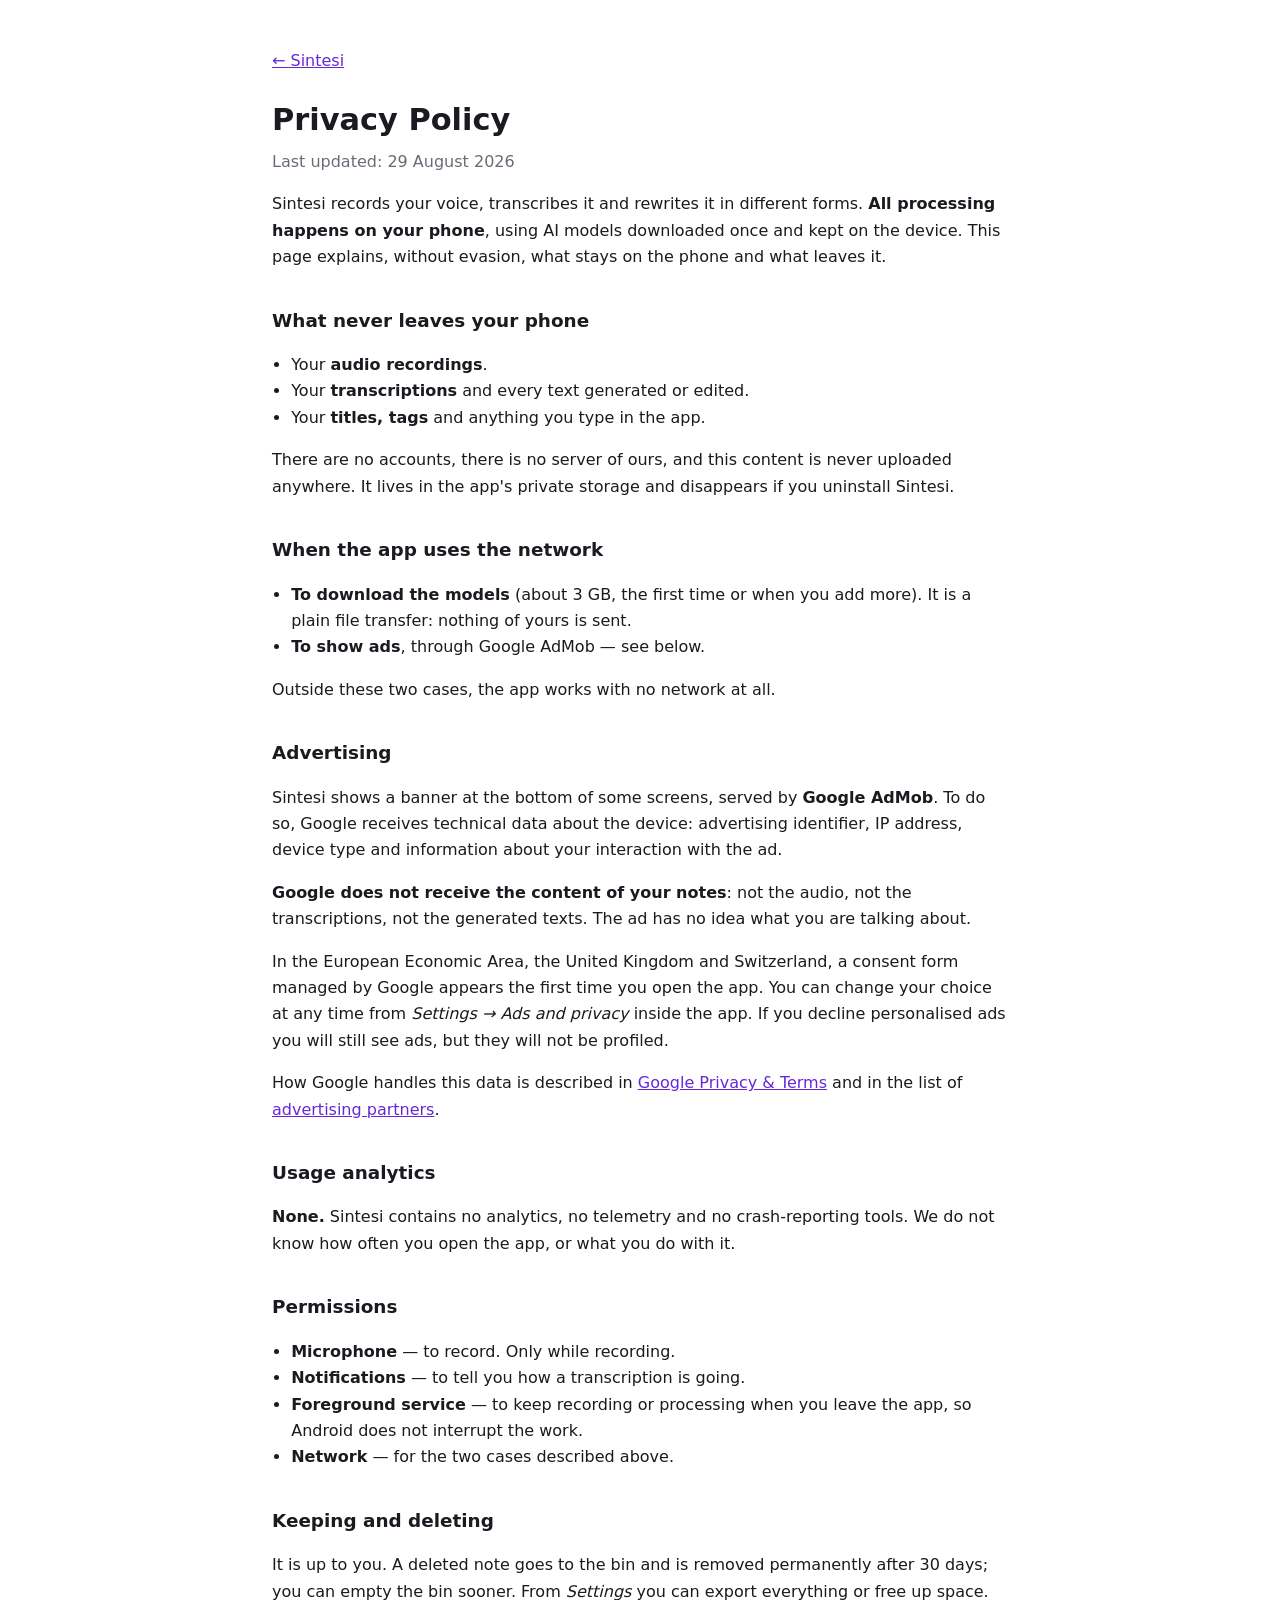
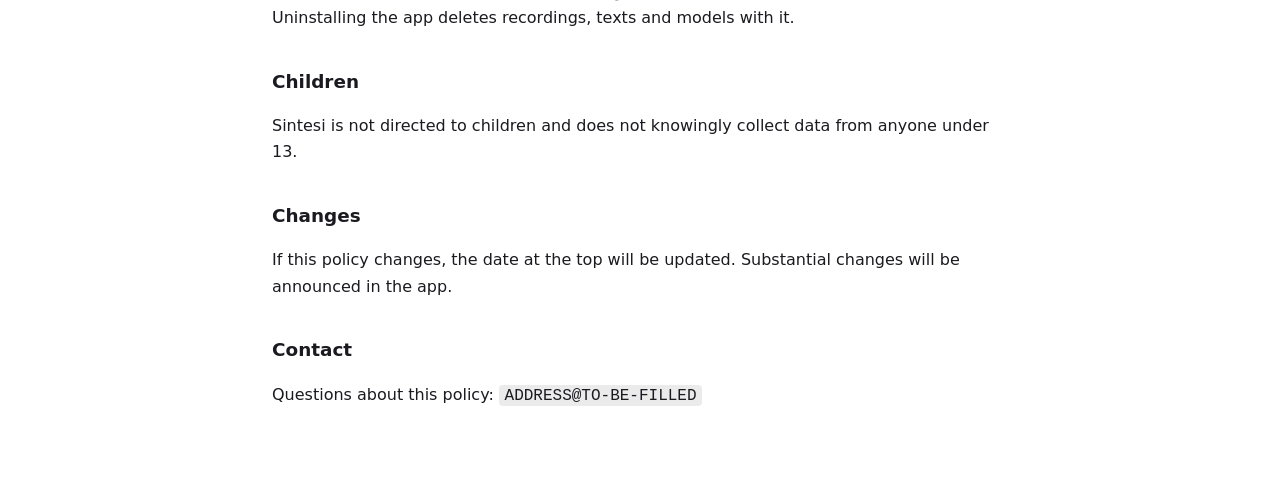
==== privacy.html @ 98d520bc "Add files via upload" ====
<!doctype html>
<html lang="en">
<head>
<meta charset="utf-8">
<meta name="viewport" content="width=device-width, initial-scale=1">
<title>Sintesi — Privacy Policy</title>
<link rel="stylesheet" href="stile.css">
</head>
<body>

<p><a href="index.html">← Sintesi</a></p>

<h1>Privacy Policy</h1>
<p class="data">Last updated: 29 August 2026</p>

<p>
  Sintesi records your voice, transcribes it and rewrites it in different
  forms. <strong>All processing happens on your phone</strong>, using AI models
  downloaded once and kept on the device. This page explains, without evasion,
  what stays on the phone and what leaves it.
</p>

<h2>What never leaves your phone</h2>
<ul>
  <li>Your <strong>audio recordings</strong>.</li>
  <li>Your <strong>transcriptions</strong> and every text generated or edited.</li>
  <li>Your <strong>titles, tags</strong> and anything you type in the app.</li>
</ul>
<p>
  There are no accounts, there is no server of ours, and this content is never
  uploaded anywhere. It lives in the app's private storage and disappears if
  you uninstall Sintesi.
</p>

<h2>When the app uses the network</h2>
<ul>
  <li>
    <strong>To download the models</strong> (about 3 GB, the first time or when
    you add more). It is a plain file transfer: nothing of yours is sent.
  </li>
  <li><strong>To show ads</strong>, through Google AdMob — see below.</li>
</ul>
<p>Outside these two cases, the app works with no network at all.</p>

<h2>Advertising</h2>
<p>
  Sintesi shows a banner at the bottom of some screens, served by
  <strong>Google AdMob</strong>. To do so, Google receives technical data about
  the device: advertising identifier, IP address, device type and information
  about your interaction with the ad.
</p>
<p>
  <strong>Google does not receive the content of your notes</strong>: not the
  audio, not the transcriptions, not the generated texts. The ad has no idea
  what you are talking about.
</p>
<p>
  In the European Economic Area, the United Kingdom and Switzerland, a consent
  form managed by Google appears the first time you open the app. You can
  change your choice at any time from <em>Settings → Ads and privacy</em>
  inside the app. If you decline personalised ads you will still see ads, but
  they will not be profiled.
</p>
<p>
  How Google handles this data is described in
  <a href="https://business.safety.google/privacy/">Google Privacy &amp; Terms</a>
  and in the list of
  <a href="https://support.google.com/admob/answer/9012903">advertising partners</a>.
</p>

<h2>Usage analytics</h2>
<p>
  <strong>None.</strong> Sintesi contains no analytics, no telemetry and no
  crash-reporting tools. We do not know how often you open the app, or what you
  do with it.
</p>

<h2>Permissions</h2>
<ul>
  <li><strong>Microphone</strong> — to record. Only while recording.</li>
  <li><strong>Notifications</strong> — to tell you how a transcription is going.</li>
  <li>
    <strong>Foreground service</strong> — to keep recording or processing when
    you leave the app, so Android does not interrupt the work.
  </li>
  <li><strong>Network</strong> — for the two cases described above.</li>
</ul>

<h2>Keeping and deleting</h2>
<p>
  It is up to you. A deleted note goes to the bin and is removed permanently
  after 30 days; you can empty the bin sooner. From <em>Settings</em> you can
  export everything or free up space. Uninstalling the app deletes recordings,
  texts and models with it.
</p>

<h2>Children</h2>
<p>
  Sintesi is not directed to children and does not knowingly collect data from
  anyone under 13.
</p>

<h2>Changes</h2>
<p>
  If this policy changes, the date at the top will be updated. Substantial
  changes will be announced in the app.
</p>

<h2>Contact</h2>
<p>
  <!-- TODO: replace with the address you want to publish. -->
  Questions about this policy: <code>ADDRESS@TO-BE-FILLED</code>
</p>

</body>
</html>
---- stile.css ----
/* Foglio unico per le due pagine del sito. Nessun carattere da scaricare:
   una pagina che deve dire «niente esce dal tuo telefono» non va a chiedere
   un font a Google mentre la leggi. */
:root { color-scheme: light dark; --testo:#1a1a20; --fondo:#fff; --tenue:#6b6b78; --accento:#6528d9; }
@media (prefers-color-scheme: dark) {
  :root { --testo:#e8e8ee; --fondo:#101014; --tenue:#9a9aa6; --accento:#a78bfa; }
}
body {
  margin: 0 auto; padding: 2rem 1.25rem 4rem; max-width: 46rem;
  font: 16px/1.65 system-ui, -apple-system, "Segoe UI", Roboto, sans-serif;
  color: var(--testo); background: var(--fondo);
}
h1 { font-size: 1.9rem; margin-bottom: .25rem; }
h2 { font-size: 1.15rem; margin-top: 2.2rem; }
p.data, p.sotto { color: var(--tenue); margin-top: 0; }
p.sotto { font-size: 1.1rem; }
ul { padding-left: 1.2rem; }
a { color: var(--accento); }
code { background: rgba(128,128,140,.16); padding: .1em .35em; border-radius: .25em; }
.passi { list-style: none; padding: 0; }
.passi li { margin: .9rem 0; padding-left: 2.2rem; position: relative; }
.passi b { display: block; }
.passi li::before {
  content: counter(passo); counter-increment: passo;
  position: absolute; left: 0; top: .1rem;
  width: 1.5rem; height: 1.5rem; border-radius: 50%;
  background: var(--accento); color: #fff;
  font-size: .85rem; font-weight: 600;
  display: flex; align-items: center; justify-content: center;
}
.passi { counter-reset: passo; }
footer { margin-top: 3rem; padding-top: 1.2rem; border-top: 1px solid rgba(128,128,140,.3); color: var(--tenue); font-size: .9rem; }
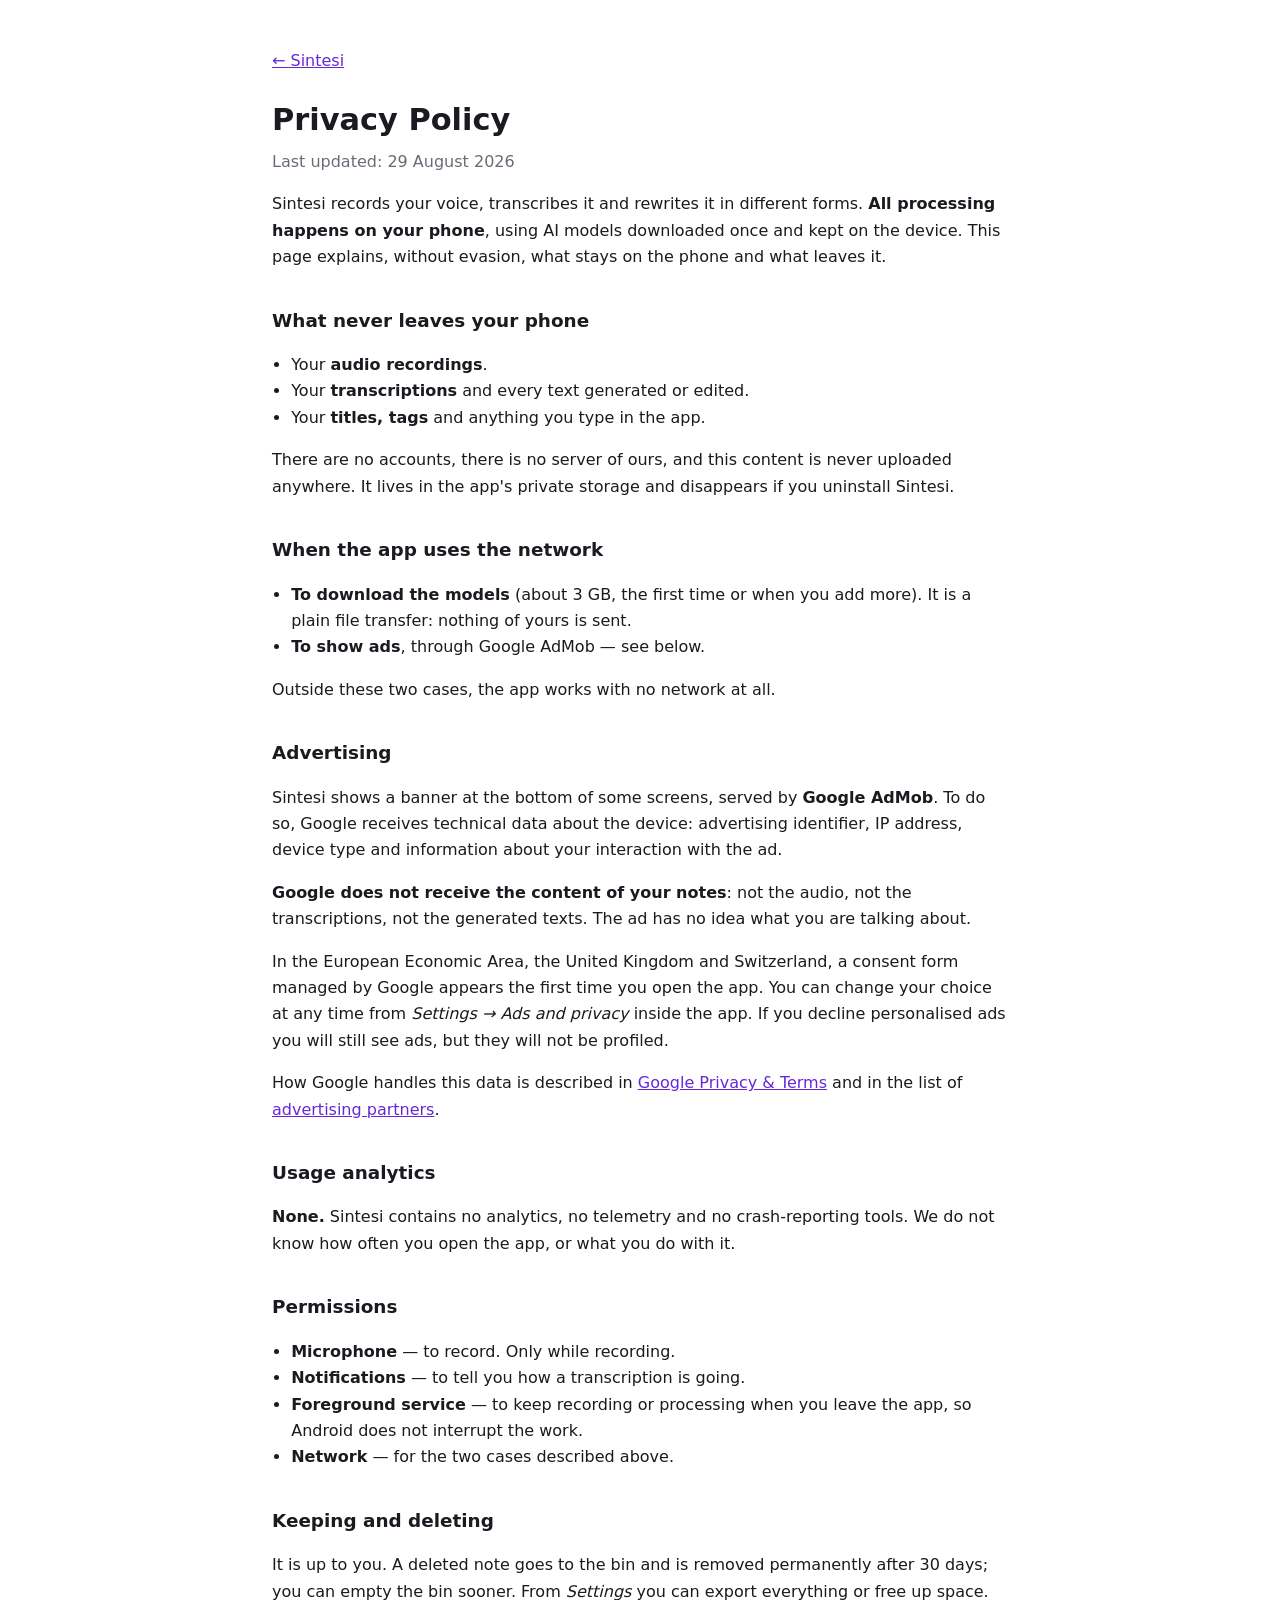
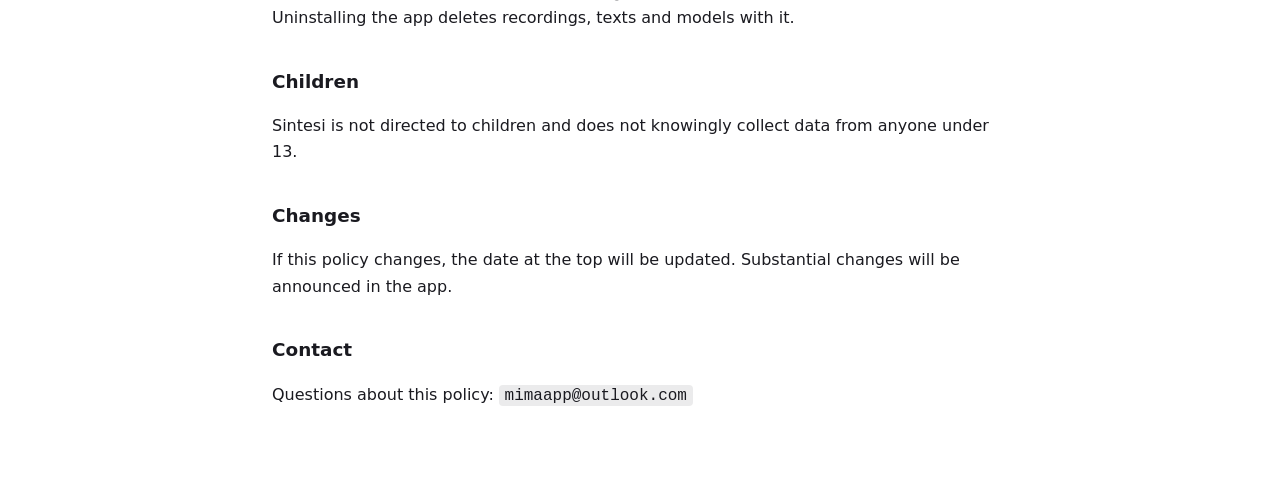
==== commit 6196e409: "Add files via upload update" ====
--- a/privacy.html
+++ b/privacy.html
@@ -108,8 +108,7 @@
 
 <h2>Contact</h2>
 <p>
-  <!-- TODO: replace with the address you want to publish. -->
-  Questions about this policy: <code>ADDRESS@TO-BE-FILLED</code>
+  Questions about this policy: <code>mimaapp@outlook.com</code>
 </p>
 
 </body>
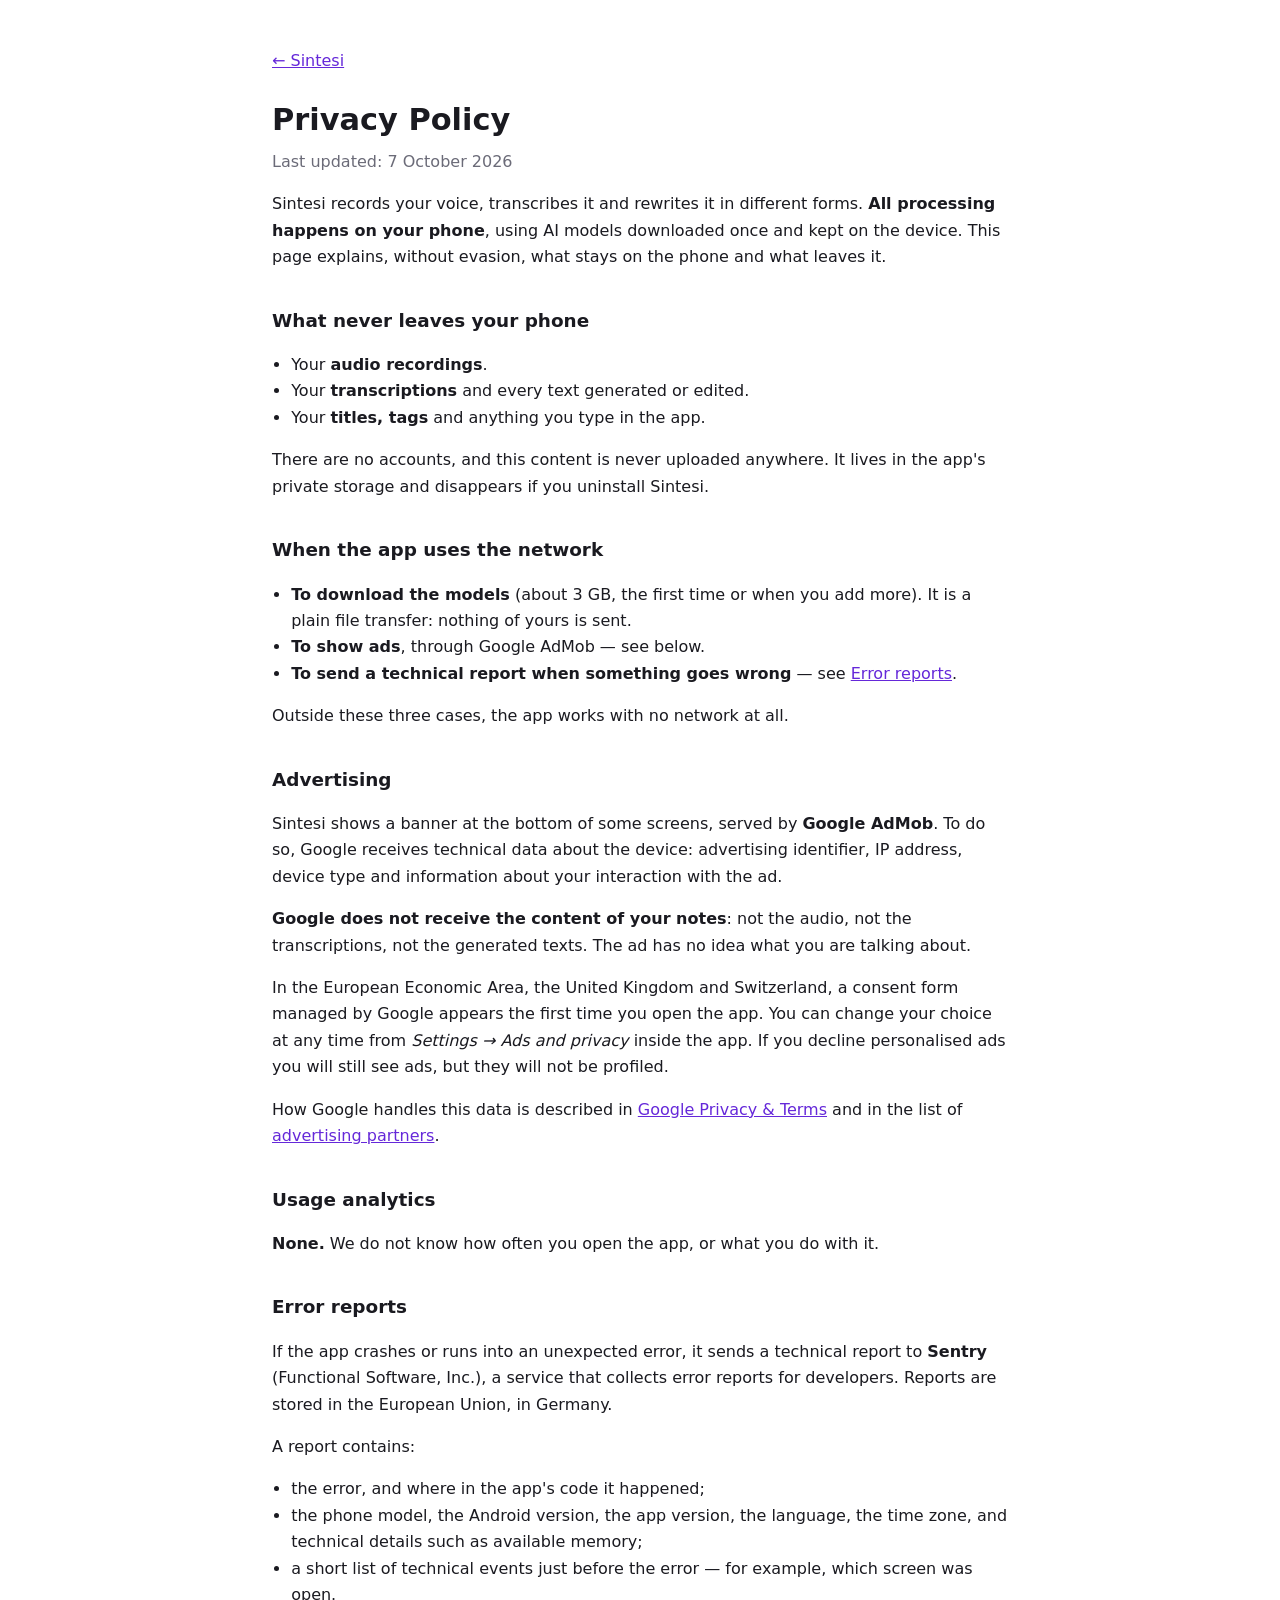
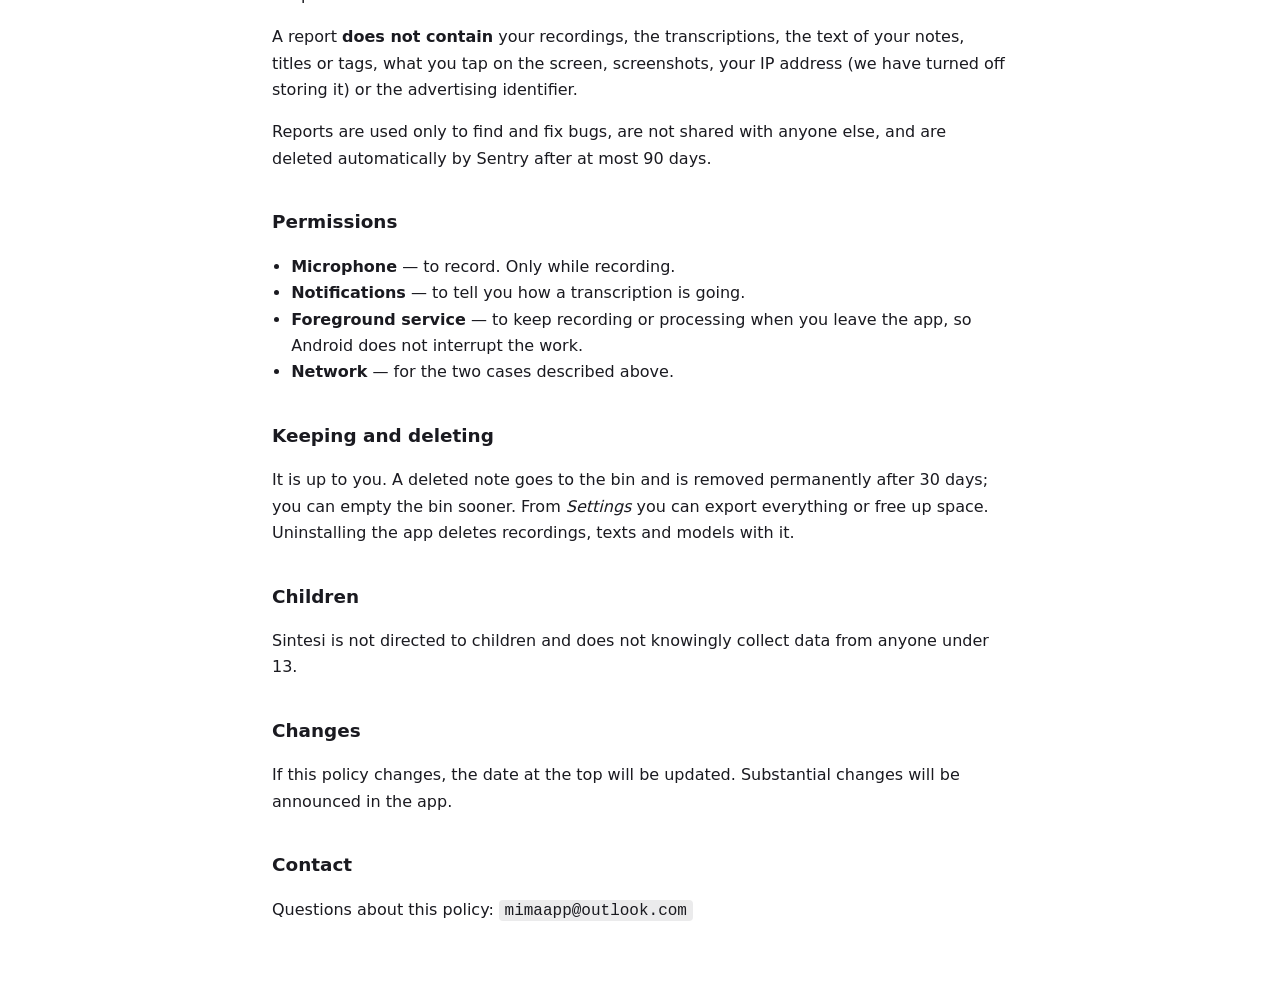
==== commit a6a64db6: "Update privacy.html" ====
--- a/privacy.html
+++ b/privacy.html
@@ -11,7 +11,7 @@
 <p><a href="index.html">← Sintesi</a></p>
 
 <h1>Privacy Policy</h1>
-<p class="data">Last updated: 29 August 2026</p>
+<p class="data">Last updated: 7 October 2026</p>
 
 <p>
   Sintesi records your voice, transcribes it and rewrites it in different
@@ -27,8 +27,7 @@
   <li>Your <strong>titles, tags</strong> and anything you type in the app.</li>
 </ul>
 <p>
-  There are no accounts, there is no server of ours, and this content is never
-  uploaded anywhere. It lives in the app's private storage and disappears if
+  There are no accounts, and this content is never uploaded anywhere. It lives in the app's private storage and disappears if
   you uninstall Sintesi.
 </p>
 
@@ -39,8 +38,12 @@
     you add more). It is a plain file transfer: nothing of yours is sent.
   </li>
   <li><strong>To show ads</strong>, through Google AdMob — see below.</li>
+  <li>
+    <strong>To send a technical report when something goes wrong</strong> — see
+    <a href="#error-reports">Error reports</a>.
+  </li>
 </ul>
-<p>Outside these two cases, the app works with no network at all.</p>
+<p>Outside these three cases, the app works with no network at all.</p>
 
 <h2>Advertising</h2>
 <p>
@@ -70,9 +73,38 @@
 
 <h2>Usage analytics</h2>
 <p>
-  <strong>None.</strong> Sintesi contains no analytics, no telemetry and no
-  crash-reporting tools. We do not know how often you open the app, or what you
+  <strong>None.</strong> We do not know how often you open the app, or what you
   do with it.
+</p>
+
+<h2 id="error-reports">Error reports</h2>
+<p>
+  If the app crashes or runs into an unexpected error, it sends a technical
+  report to <strong>Sentry</strong> (Functional Software, Inc.), a service that
+  collects error reports for developers. Reports are stored in the European
+  Union, in Germany.
+</p>
+<p>A report contains:</p>
+<ul>
+  <li>the error, and where in the app's code it happened;</li>
+  <li>
+    the phone model, the Android version, the app version, the language, the
+    time zone, and technical details such as available memory;
+  </li>
+  <li>
+    a short list of technical events just before the error — for example,
+    which screen was open.
+  </li>
+</ul>
+<p>
+  A report <strong>does not contain</strong> your recordings, the
+  transcriptions, the text of your notes, titles or tags, what you tap on the
+  screen, screenshots, your IP address (we have turned off storing it) or the
+  advertising identifier.
+</p>
+<p>
+  Reports are used only to find and fix bugs, are not shared with anyone else,
+  and are deleted automatically by Sentry after at most 90 days.
 </p>
 
 <h2>Permissions</h2>
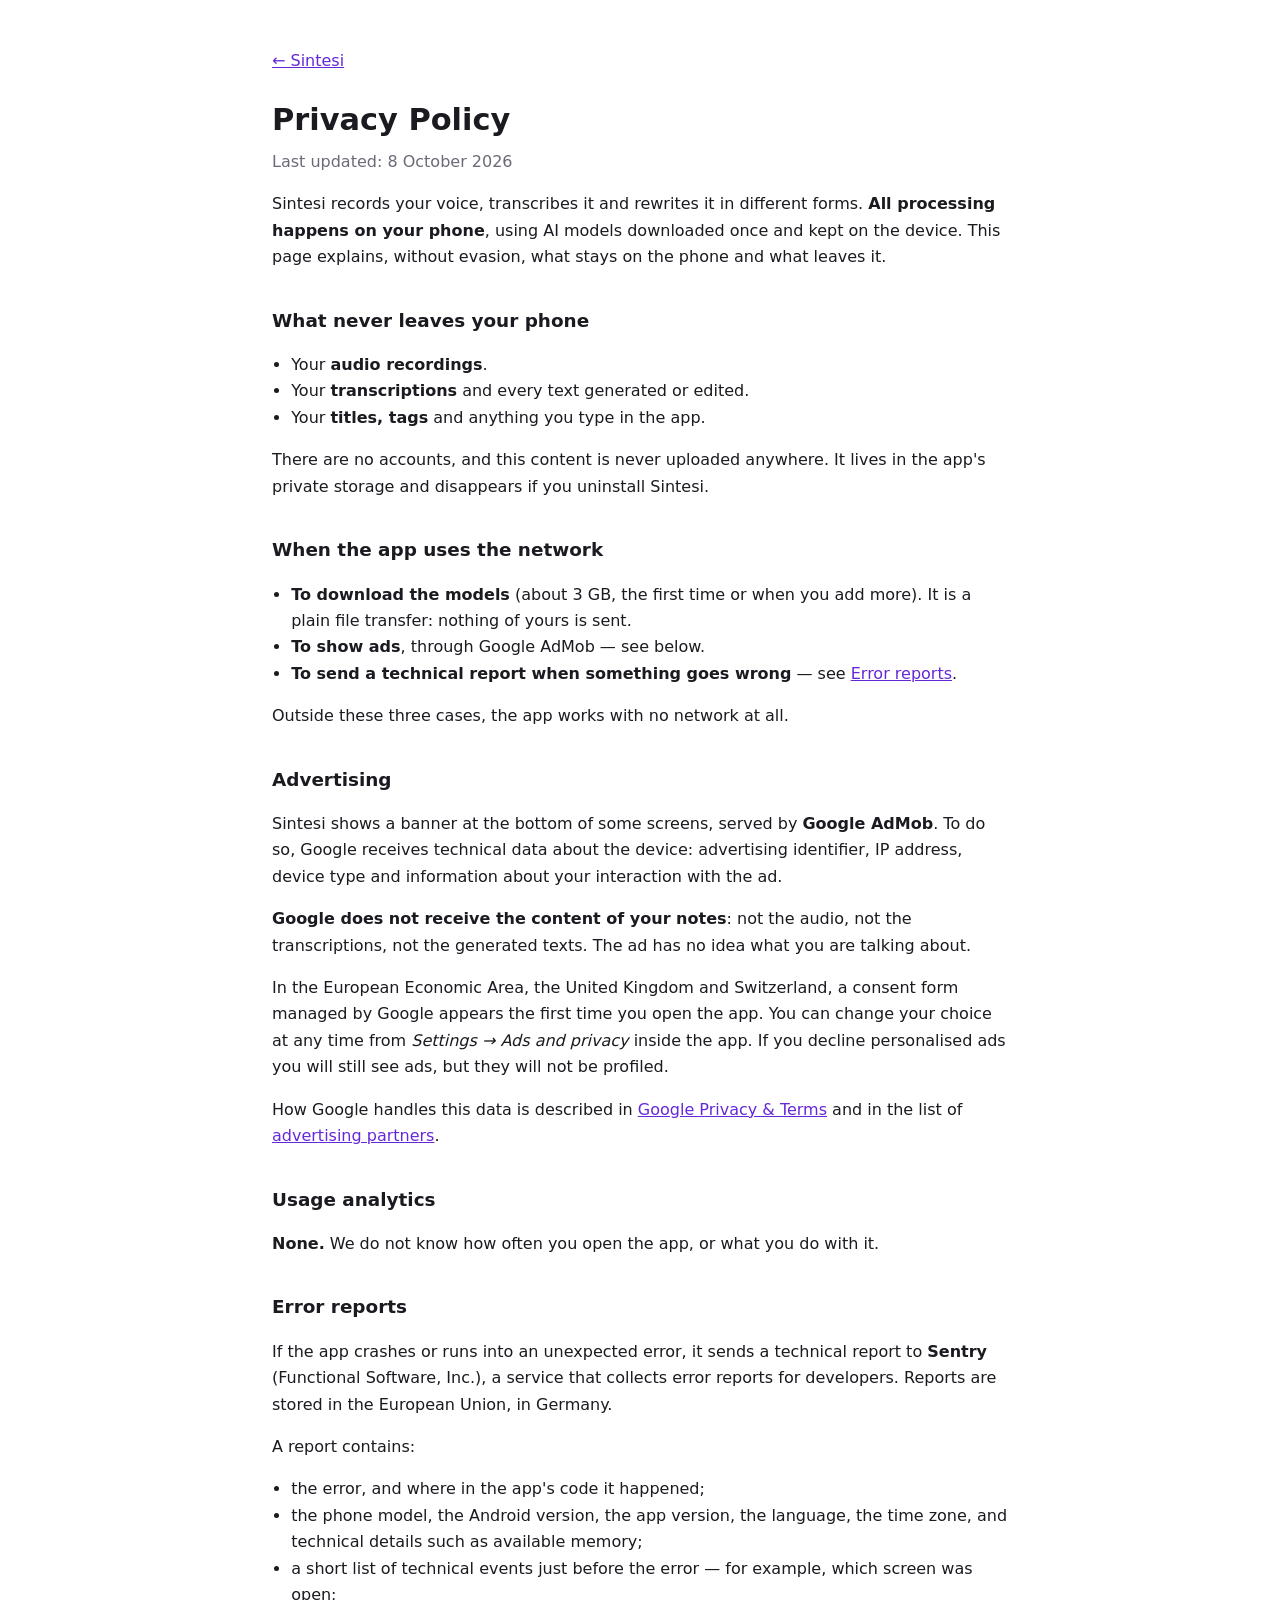
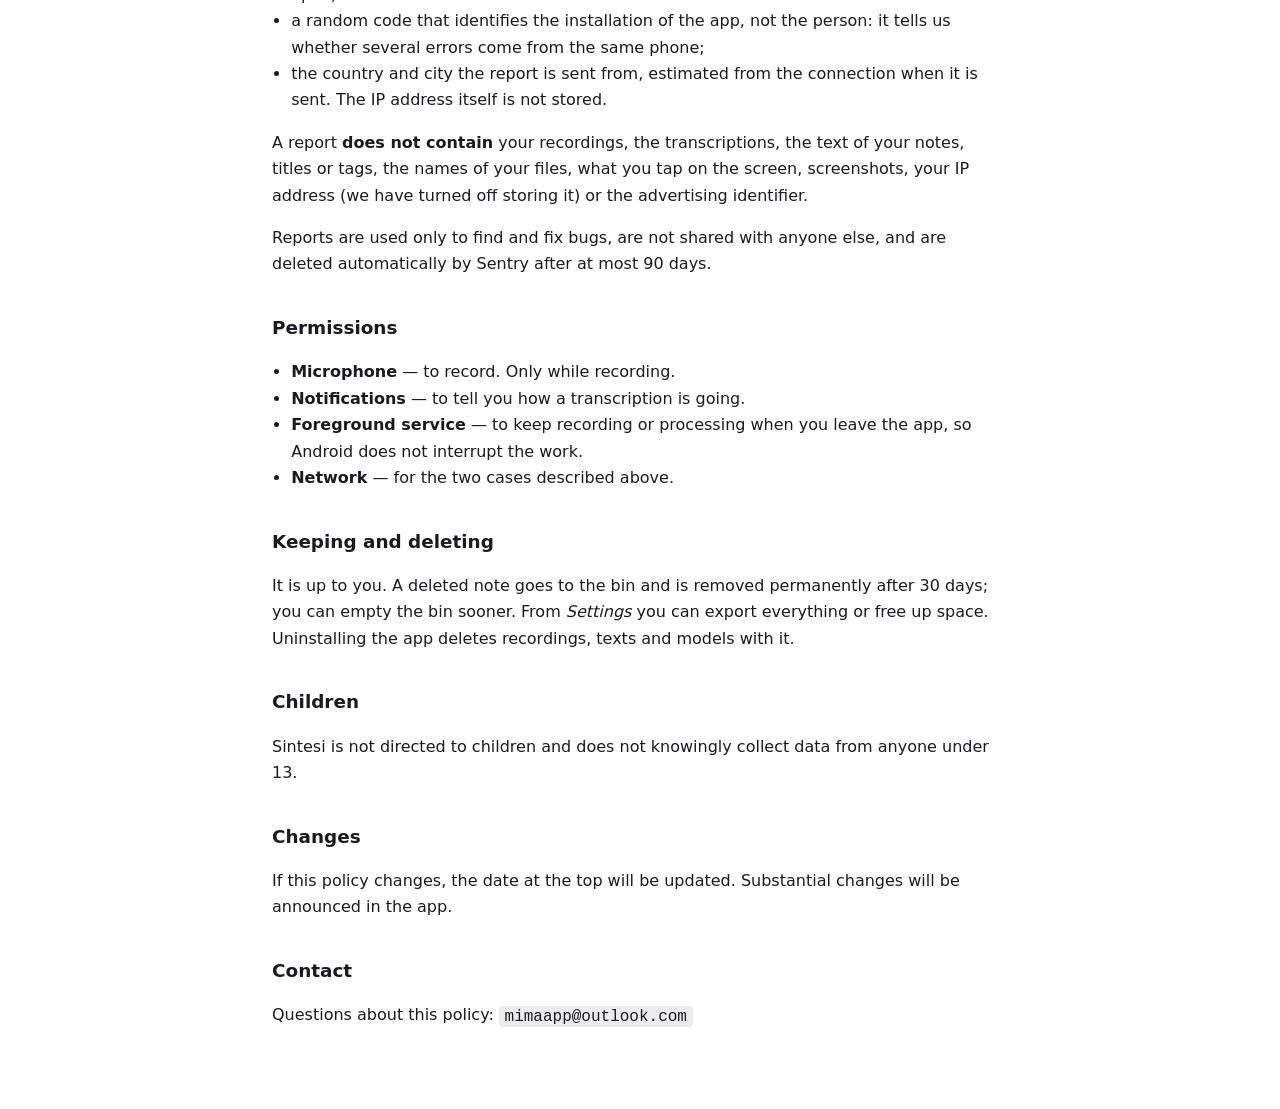
==== commit a89d03f3: "Update privacy.html" ====
--- a/privacy.html
+++ b/privacy.html
@@ -11,7 +11,7 @@
 <p><a href="index.html">← Sintesi</a></p>
 
 <h1>Privacy Policy</h1>
-<p class="data">Last updated: 7 October 2026</p>
+<p class="data">Last updated: 8 October 2026</p>
 
 <p>
   Sintesi records your voice, transcribes it and rewrites it in different
@@ -93,14 +93,22 @@
   </li>
   <li>
     a short list of technical events just before the error — for example,
-    which screen was open.
+    which screen was open;
+  </li>
+  <li>
+    a random code that identifies the installation of the app, not the
+    person: it tells us whether several errors come from the same phone;
+  </li>
+  <li>
+    the country and city the report is sent from, estimated from the
+    connection when it is sent. The IP address itself is not stored.
   </li>
 </ul>
 <p>
   A report <strong>does not contain</strong> your recordings, the
-  transcriptions, the text of your notes, titles or tags, what you tap on the
-  screen, screenshots, your IP address (we have turned off storing it) or the
-  advertising identifier.
+  transcriptions, the text of your notes, titles or tags, the names of your
+  files, what you tap on the screen, screenshots, your IP address (we have
+  turned off storing it) or the advertising identifier.
 </p>
 <p>
   Reports are used only to find and fix bugs, are not shared with anyone else,
